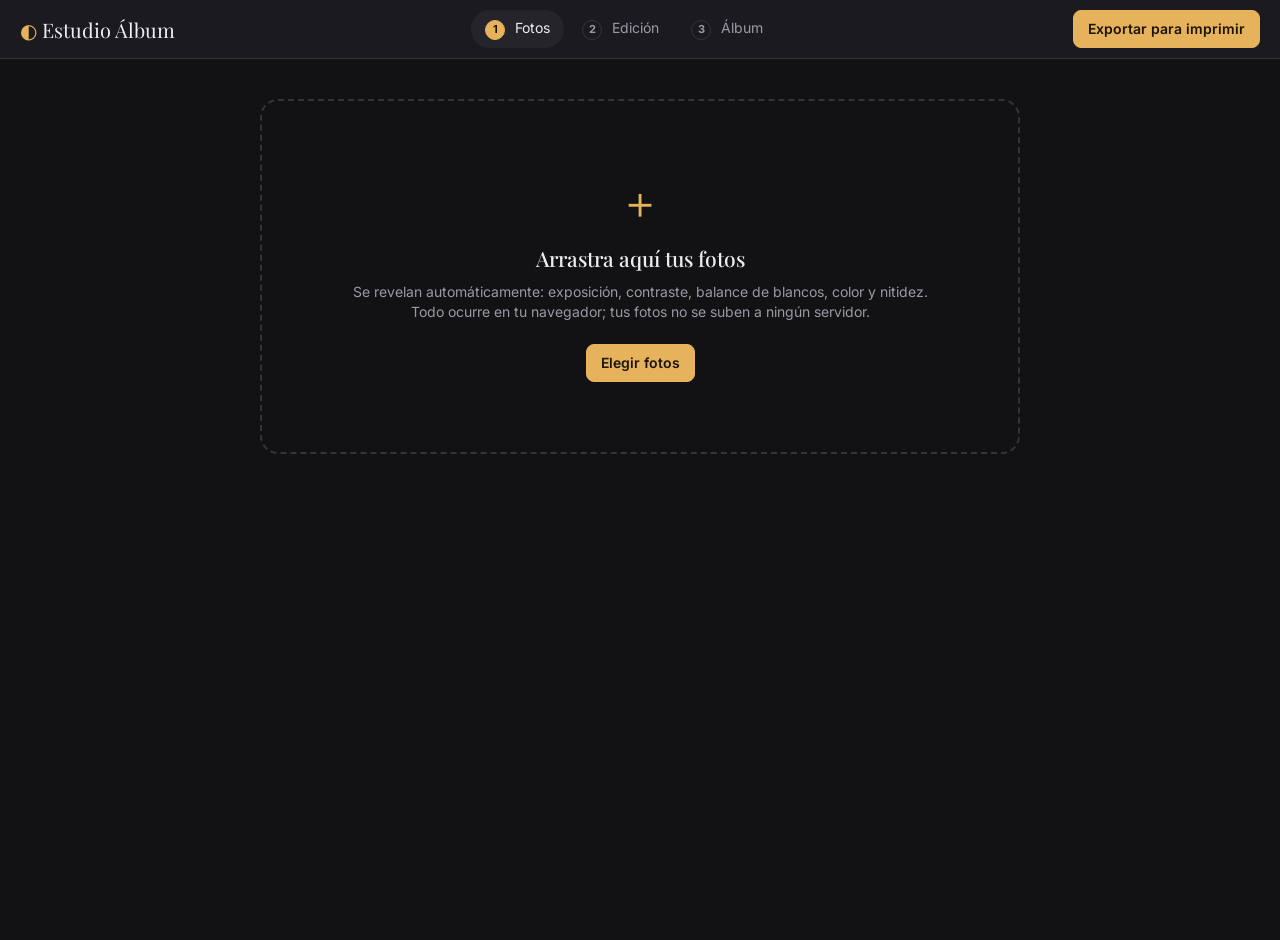
==== index.html @ 840081b9 "Añade Estudio Álbum: revelado automático de fotos y álbum para imprimir - Motor de revelado: balance" ====
<!doctype html>
<html lang="es">
<head>
  <meta charset="utf-8">
  <meta name="viewport" content="width=device-width, initial-scale=1">
  <title>Estudio Álbum</title>
  <meta name="description" content="Mejora tus fotos automáticamente como un diseñador profesional y crea un álbum listo para imprimir.">
  <link rel="preconnect" href="https://fonts.googleapis.com">
  <link rel="preconnect" href="https://fonts.gstatic.com" crossorigin>
  <link href="https://fonts.googleapis.com/css2?family=Inter:wght@400;500;600&family=Playfair+Display:ital,wght@0,400;0,500;0,600;1,400&display=swap" rel="stylesheet">
  <link rel="stylesheet" href="css/styles.css">
</head>
<body>
  <header class="topbar">
    <div class="brand"><span class="logo">◐</span> Estudio Álbum</div>
    <nav class="steps" id="steps">
      <button data-view="photos" class="active"><b>1</b> Fotos</button>
      <button data-view="edit"><b>2</b> Edición</button>
      <button data-view="album"><b>3</b> Álbum</button>
    </nav>
    <button id="exportBtn" class="btn primary">Exportar para imprimir</button>
  </header>

  <main>
    <!-- 1 · FOTOS -->
    <section id="view-photos" class="view active">
      <div id="dropzone" class="dropzone">
        <div class="dz-inner">
          <div class="dz-icon">＋</div>
          <h1>Arrastra aquí tus fotos</h1>
          <p>Se revelan automáticamente: exposición, contraste, balance de blancos, color y nitidez.<br>
            Todo ocurre en tu navegador; tus fotos no se suben a ningún servidor.</p>
          <label class="btn primary">Elegir fotos
            <input id="fileInput" type="file" accept="image/*" multiple hidden>
          </label>
        </div>
      </div>

      <div id="library" class="library hidden">
        <div class="toolbar">
          <span id="photoCount" class="muted"></span>
          <label class="field-inline">Estilo para todas
            <select id="globalStyle"></select>
          </label>
          <button id="applyStyleAll" class="btn">Aplicar</button>
          <label class="field-inline">Ordenar
            <select id="sortSelect">
              <option value="date">Por fecha</option>
              <option value="name">Por nombre</option>
              <option value="score">Mejores primero</option>
            </select>
          </label>
          <label class="switch"><input type="checkbox" id="showOriginal"> Ver originales</label>
          <span class="spacer"></span>
          <label class="btn">Añadir fotos
            <input id="fileInput2" type="file" accept="image/*" multiple hidden>
          </label>
          <button id="toAlbum" class="btn primary">Crear álbum →</button>
        </div>
        <div id="photoGrid" class="grid"></div>
      </div>
    </section>

    <!-- 2 · EDICIÓN -->
    <section id="view-edit" class="view">
      <div class="editor">
        <div class="stage">
          <div class="stage-bar">
            <button id="prevPhoto" class="btn icon" title="Anterior (←)">‹</button>
            <span id="editName" class="edit-name"></span>
            <button id="nextPhoto" class="btn icon" title="Siguiente (→)">›</button>
            <span class="spacer"></span>
            <label class="switch"><input type="checkbox" id="compareToggle" checked> Antes / después</label>
            <button id="focusToggle" class="btn" title="Haz clic en la foto para marcar lo más importante; el álbum encuadrará alrededor de ese punto">◎ Punto de interés</button>
          </div>
          <div class="canvas-wrap" id="canvasWrap">
            <div class="compare" id="compare">
              <canvas id="afterCanvas"></canvas>
              <canvas id="beforeCanvas"></canvas>
              <div class="divider" id="divider"><span>◂ ▸</span></div>
              <div class="tag tag-before">Original</div>
              <div class="tag tag-after">Mejorada</div>
              <div class="focus-marker" id="focusMarker"></div>
            </div>
            <div id="editEmpty" class="empty">Añade fotos en el paso 1 para editarlas.</div>
          </div>
          <div class="filmstrip" id="filmstrip"></div>
        </div>
        <aside class="panel">
          <h3>Estilo</h3>
          <div class="chips" id="styleChips"></div>
          <div id="sliders"></div>
          <div class="panel-actions">
            <button id="resetAdj" class="btn">Restablecer</button>
            <button id="copyAdj" class="btn">Aplicar a todas</button>
            <button id="downloadPhoto" class="btn primary wide">Descargar en alta resolución</button>
          </div>
        </aside>
      </div>
    </section>

    <!-- 3 · ÁLBUM -->
    <section id="view-album" class="view">
      <div class="album-layout">
        <aside class="panel">
          <h3>Portada</h3>
          <label class="field">Título <input id="setTitle" type="text"></label>
          <label class="field">Subtítulo / fecha <input id="setSubtitle" type="text" placeholder="Verano 2026"></label>
          <label class="field">Diseño de portada
            <select id="setCoverStyle">
              <option value="overlay">Foto a sangre con título</option>
              <option value="classic">Clásica (foto + título debajo)</option>
            </select>
          </label>
          <h3>Formato</h3>
          <label class="field">Tamaño <select id="setSize"></select></label>
          <label class="field">Fondo</label>
          <div class="swatches" id="themeSwatches"></div>
          <label class="field">Márgenes <span id="marginVal" class="muted"></span>
            <input id="setMargin" type="range" min="0" max="30" step="1">
          </label>
          <label class="field">Separación entre fotos <span id="gutterVal" class="muted"></span>
            <input id="setGutter" type="range" min="0" max="12" step="0.5">
          </label>
          <div class="panel-actions">
            <button id="autoLayout" class="btn primary wide">✦ Diseñar automáticamente</button>
            <button id="addPage" class="btn wide">+ Añadir página</button>
          </div>
          <p class="hint">Arrastra fotos desde la bandeja inferior a cualquier hueco, o entre huecos para intercambiarlas. Doble clic en una foto para editarla.</p>
        </aside>
        <div class="album-main">
          <div id="pages" class="pages"></div>
          <div class="tray-wrap">
            <div class="tray-title">Bandeja de fotos <span id="unusedInfo" class="muted"></span></div>
            <div class="tray" id="tray"></div>
          </div>
        </div>
      </div>
    </section>
  </main>

  <dialog id="exportDialog">
    <form method="dialog" class="dialog">
      <h2>Exportar para imprimir</h2>
      <label class="field">Formato
        <select id="expFormat">
          <option value="pdf">PDF para imprenta (recomendado)</option>
          <option value="jpg">Una imagen JPG por página</option>
        </select>
      </label>
      <label class="field">Resolución
        <select id="expDpi">
          <option value="300">300 ppp · calidad fotográfica</option>
          <option value="200">200 ppp · archivo más ligero</option>
        </select>
      </label>
      <label class="switch"><input type="checkbox" id="expBleed" checked> Incluir sangrado de 3 mm (lo piden la mayoría de imprentas)</label>
      <p id="expInfo" class="muted"></p>
      <div class="dialog-actions">
        <button value="cancel" class="btn">Cancelar</button>
        <button id="expGo" value="ok" class="btn primary">Exportar</button>
      </div>
    </form>
  </dialog>

  <div id="busy" class="busy hidden">
    <div class="busy-box">
      <div id="busyMsg">Procesando…</div>
      <div class="progress"><div id="busyBar"></div></div>
    </div>
  </div>
  <div id="toast" class="toast"></div>

  <script src="js/enhance.js"></script>
  <script src="js/album.js"></script>
  <script src="js/pdf.js"></script>
  <script src="js/app.js"></script>
</body>
</html>
---- css/styles.css ----
:root {
  --bg: #121214;
  --surface: #1b1b1f;
  --surface-2: #24242a;
  --border: #33333b;
  --text: #ececf0;
  --muted: #9a9aa6;
  --accent: #e6b25c;
  --accent-ink: #1b1406;
  --danger: #e2635a;
  --radius: 10px;
  --font: Inter, "Helvetica Neue", Arial, sans-serif;
  --serif: "Playfair Display", Georgia, serif;
}

* { box-sizing: border-box; }
html, body { height: 100%; }
body {
  margin: 0;
  background: var(--bg);
  color: var(--text);
  font: 14px/1.45 var(--font);
  display: flex;
  flex-direction: column;
}
.hidden { display: none !important; }
.muted { color: var(--muted); }
.spacer { flex: 1; }

/* Barra superior */
.topbar {
  display: flex; align-items: center; gap: 24px;
  padding: 10px 20px;
  border-bottom: 1px solid var(--border);
  background: var(--surface);
  position: sticky; top: 0; z-index: 20;
}
.brand { font-family: var(--serif); font-size: 20px; white-space: nowrap; }
.logo { color: var(--accent); }
.steps { display: flex; gap: 4px; flex: 1; justify-content: center; }
.steps button {
  background: none; border: 0; color: var(--muted); font: inherit;
  padding: 8px 14px; border-radius: 999px; cursor: pointer;
}
.steps button b {
  display: inline-grid; place-items: center; width: 20px; height: 20px; margin-right: 6px;
  border-radius: 50%; border: 1px solid var(--border); font-size: 11px;
}
.steps button.active { color: var(--text); background: var(--surface-2); }
.steps button.active b { background: var(--accent); color: var(--accent-ink); border-color: var(--accent); }

/* Botones y campos */
.btn {
  display: inline-flex; align-items: center; justify-content: center; gap: 6px;
  background: var(--surface-2); color: var(--text);
  border: 1px solid var(--border); border-radius: 8px;
  padding: 8px 14px; font: inherit; cursor: pointer; white-space: nowrap;
}
.btn:hover { border-color: #55555f; }
.btn.primary { background: var(--accent); color: var(--accent-ink); border-color: var(--accent); font-weight: 600; }
.btn.primary:hover { filter: brightness(1.06); }
.btn.icon { width: 34px; padding: 6px 0; font-size: 18px; }
.btn.wide { width: 100%; }
.btn.active { border-color: var(--accent); color: var(--accent); }
select, input[type=text] {
  background: var(--surface-2); color: var(--text);
  border: 1px solid var(--border); border-radius: 8px;
  padding: 7px 10px; font: inherit;
}
input[type=range] { width: 100%; accent-color: var(--accent); }
.field { display: flex; flex-direction: column; gap: 6px; margin-bottom: 12px; color: var(--muted); font-size: 13px; }
.field input, .field select { color: var(--text); }
.field-inline { display: inline-flex; align-items: center; gap: 8px; color: var(--muted); }
.switch { display: inline-flex; align-items: center; gap: 8px; cursor: pointer; color: var(--muted); }
.switch input { accent-color: var(--accent); }

main { flex: 1; min-height: 0; }
.view { display: none; height: 100%; }
.view.active { display: block; }

/* 1 · Fotos */
.dropzone {
  margin: 40px auto; max-width: 760px;
  border: 2px dashed var(--border); border-radius: 18px;
  padding: 70px 30px; text-align: center; transition: .2s;
}
.dropzone.drag, body.dragging .library .grid { border-color: var(--accent); background: rgba(230,178,92,.06); }
.dz-icon { font-size: 44px; color: var(--accent); }
.dropzone h1 { font-family: var(--serif); font-weight: 500; margin: 8px 0; }
.dropzone p { color: var(--muted); margin: 0 0 22px; }
.library { padding: 16px 20px 40px; }
.toolbar { display: flex; flex-wrap: wrap; align-items: center; gap: 12px; margin-bottom: 16px; }
.grid {
  display: grid; gap: 14px;
  grid-template-columns: repeat(auto-fill, minmax(210px, 1fr));
  border: 2px dashed transparent; border-radius: 14px;
}
.card {
  background: var(--surface); border: 1px solid var(--border); border-radius: var(--radius);
  overflow: hidden; position: relative; cursor: pointer;
}
.card img { width: 100%; aspect-ratio: 4/3; object-fit: cover; display: block; background: #000; }
.card .meta { display: flex; align-items: center; gap: 6px; padding: 8px 10px; font-size: 12px; }
.card .meta span { overflow: hidden; text-overflow: ellipsis; white-space: nowrap; flex: 1; color: var(--muted); }
.card .del {
  position: absolute; top: 8px; right: 8px; width: 28px; height: 28px; border-radius: 50%;
  border: 0; background: rgba(0,0,0,.6); color: #fff; cursor: pointer; opacity: 0; transition: .15s;
}
.card:hover .del { opacity: 1; }
.badge { font-size: 11px; padding: 2px 7px; border-radius: 999px; background: var(--surface-2); color: var(--muted); white-space: nowrap; }
.badge.warn { background: rgba(226,99,90,.18); color: #ff9a92; }
.badge.good { background: rgba(230,178,92,.18); color: var(--accent); }

/* 2 · Edición */
.editor { display: grid; grid-template-columns: 1fr 320px; height: calc(100vh - 57px); }
.stage { display: flex; flex-direction: column; min-width: 0; min-height: 0; }
.stage-bar { display: flex; align-items: center; gap: 10px; padding: 10px 16px; border-bottom: 1px solid var(--border); }
.edit-name { max-width: 40%; overflow: hidden; text-overflow: ellipsis; white-space: nowrap; }
.canvas-wrap { flex: 1; min-height: 0; display: grid; place-items: center; padding: 16px; position: relative; }
.compare { position: relative; line-height: 0; user-select: none; touch-action: none; }
.compare canvas { max-width: 100%; max-height: calc(100vh - 57px - 56px - 110px - 32px); display: block; box-shadow: 0 10px 40px rgba(0,0,0,.5); }
#beforeCanvas { position: absolute; inset: 0; width: 100%; height: 100%; }
.divider { position: absolute; top: 0; bottom: 0; width: 2px; background: #fff; transform: translateX(-1px); cursor: ew-resize; }
.divider span {
  position: absolute; top: 50%; left: 50%; transform: translate(-50%,-50%);
  background: #fff; color: #111; font-size: 11px; line-height: 1; padding: 7px 8px; border-radius: 999px; white-space: nowrap;
}
.tag { position: absolute; top: 10px; font-size: 11px; line-height: 1; padding: 5px 8px; border-radius: 6px; background: rgba(0,0,0,.55); color: #fff; }
.tag-before { left: 10px; }
.tag-after { right: 10px; }
.compare.no-compare #beforeCanvas, .compare.no-compare .divider, .compare.no-compare .tag { display: none; }
.compare.focus-mode { cursor: crosshair; }
.compare.focus-mode .divider { pointer-events: none; }
.focus-marker {
  position: absolute; width: 26px; height: 26px; margin: -13px 0 0 -13px; border-radius: 50%;
  border: 2px solid var(--accent); box-shadow: 0 0 0 2px rgba(0,0,0,.4); display: none; pointer-events: none;
}
.compare.focus-mode .focus-marker { display: block; }
.empty { color: var(--muted); }
.filmstrip { display: flex; gap: 8px; overflow-x: auto; padding: 10px 16px; border-top: 1px solid var(--border); height: 92px; }
.filmstrip img { height: 70px; aspect-ratio: 1; object-fit: cover; border-radius: 6px; cursor: pointer; opacity: .6; border: 2px solid transparent; }
.filmstrip img.active { opacity: 1; border-color: var(--accent); }

.panel { background: var(--surface); border-left: 1px solid var(--border); padding: 16px 18px; overflow-y: auto; }
.panel h3 { font-size: 11px; letter-spacing: .12em; text-transform: uppercase; color: var(--muted); margin: 18px 0 10px; font-weight: 600; }
.panel > h3:first-child { margin-top: 0; }
.chips { display: flex; flex-wrap: wrap; gap: 6px; }
.chip { background: var(--surface-2); border: 1px solid var(--border); color: var(--text); border-radius: 999px; padding: 5px 11px; font: inherit; font-size: 12px; cursor: pointer; }
.chip.active { background: var(--accent); color: var(--accent-ink); border-color: var(--accent); }
.slider { margin-bottom: 10px; }
.slider .row { display: flex; justify-content: space-between; font-size: 12px; color: var(--muted); }
.slider .row b { color: var(--text); font-weight: 500; font-variant-numeric: tabular-nums; }
.panel-actions { display: flex; flex-wrap: wrap; gap: 8px; margin-top: 18px; }
.panel-actions .btn:not(.wide) { flex: 1; }
.hint { color: var(--muted); font-size: 12px; margin-top: 16px; }

/* 3 · Álbum */
.album-layout { display: grid; grid-template-columns: 290px 1fr; height: calc(100vh - 57px); }
.album-layout > .panel { border-left: 0; border-right: 1px solid var(--border); }
.album-main { display: flex; flex-direction: column; min-width: 0; min-height: 0; }
.pages {
  flex: 1; overflow-y: auto; padding: 24px;
  display: flex; flex-wrap: wrap; gap: 28px; align-content: flex-start;
}
.page-card { display: flex; flex-direction: column; gap: 8px; }
.page-head { display: flex; align-items: center; gap: 6px; font-size: 12px; color: var(--muted); min-height: 26px; }
.page-head .title { flex: 1; }
.page-head button { background: none; border: 0; color: var(--muted); cursor: pointer; font-size: 14px; padding: 2px 5px; border-radius: 4px; }
.page-head button:hover { color: var(--text); background: var(--surface-2); }
.page-box { position: relative; box-shadow: 0 8px 30px rgba(0,0,0,.45); }
.page-box canvas { display: block; width: 100%; height: 100%; }
.slot { position: absolute; outline: 2px solid transparent; outline-offset: -2px; transition: outline-color .1s; }
.slot:hover { outline-color: rgba(230,178,92,.6); }
.slot.over { outline-color: var(--accent); background: rgba(230,178,92,.2); }
.slot .slot-actions { position: absolute; top: 4px; right: 4px; display: none; gap: 4px; }
.slot:hover .slot-actions { display: flex; }
.slot-actions button { width: 24px; height: 24px; border-radius: 50%; border: 0; background: rgba(0,0,0,.65); color: #fff; cursor: pointer; font-size: 12px; }
.slot .lowres { position: absolute; left: 4px; bottom: 4px; font-size: 10px; line-height: 1; padding: 4px 6px; border-radius: 4px; background: rgba(226,99,90,.9); color: #fff; }
.page-tools { display: flex; gap: 6px; }
.page-tools select { flex: 0 0 auto; max-width: 48%; font-size: 12px; padding: 5px 6px; }
.page-tools input { flex: 1; min-width: 0; font-size: 12px; padding: 5px 8px; }
.tray-wrap { border-top: 1px solid var(--border); background: var(--surface); padding: 8px 16px 12px; }
.tray-title { font-size: 12px; margin-bottom: 6px; }
.tray { display: flex; gap: 8px; overflow-x: auto; }
.tray-item { position: relative; flex: 0 0 auto; }
.tray-item img { height: 64px; width: 64px; object-fit: cover; border-radius: 6px; cursor: grab; display: block; }
.tray-item.used img { opacity: .45; }
.tray-item .count { position: absolute; right: 3px; bottom: 3px; font-size: 10px; background: rgba(0,0,0,.7); color: #fff; padding: 1px 5px; border-radius: 999px; }
.tray-item:not(.used)::after { content: ''; position: absolute; top: 4px; right: 4px; width: 8px; height: 8px; border-radius: 50%; background: var(--accent); }
.swatches { display: flex; gap: 8px; margin: -4px 0 14px; }
.swatch { width: 30px; height: 30px; border-radius: 50%; border: 2px solid var(--border); cursor: pointer; }
.swatch.active { border-color: var(--accent); box-shadow: 0 0 0 2px var(--surface), 0 0 0 4px var(--accent); }

/* Diálogo, progreso, avisos */
dialog { background: var(--surface); color: var(--text); border: 1px solid var(--border); border-radius: 14px; padding: 0; width: min(460px, 92vw); }
dialog::backdrop { background: rgba(0,0,0,.6); }
.dialog { padding: 22px 24px; display: flex; flex-direction: column; gap: 6px; }
.dialog h2 { font-family: var(--serif); font-weight: 500; margin: 0 0 12px; }
.dialog-actions { display: flex; justify-content: flex-end; gap: 8px; margin-top: 12px; }
.busy { position: fixed; inset: 0; background: rgba(0,0,0,.65); display: grid; place-items: center; z-index: 100; }
.busy-box { background: var(--surface); border: 1px solid var(--border); border-radius: 14px; padding: 22px 26px; width: min(420px, 90vw); }
.progress { height: 6px; background: var(--surface-2); border-radius: 999px; overflow: hidden; margin-top: 14px; }
.progress div { height: 100%; width: 0; background: var(--accent); transition: width .2s; }
.toast {
  position: fixed; left: 50%; bottom: 24px; transform: translate(-50%, 20px);
  background: #2c2c33; border: 1px solid var(--border); color: var(--text);
  padding: 10px 16px; border-radius: 10px; opacity: 0; pointer-events: none; transition: .25s; z-index: 200; max-width: 90vw;
}
.toast.show { opacity: 1; transform: translate(-50%, 0); }

@media (max-width: 900px) {
  .topbar { flex-wrap: wrap; gap: 10px; padding: 10px 16px; }
  .steps { order: 3; width: 100%; }
  .editor, .album-layout { grid-template-columns: 1fr; height: auto; }
  .panel { border: 0; border-top: 1px solid var(--border); }
  .album-layout > .panel { border-right: 0; }
  .compare canvas { max-height: 60vh; }
  .pages { padding: 16px; }
}
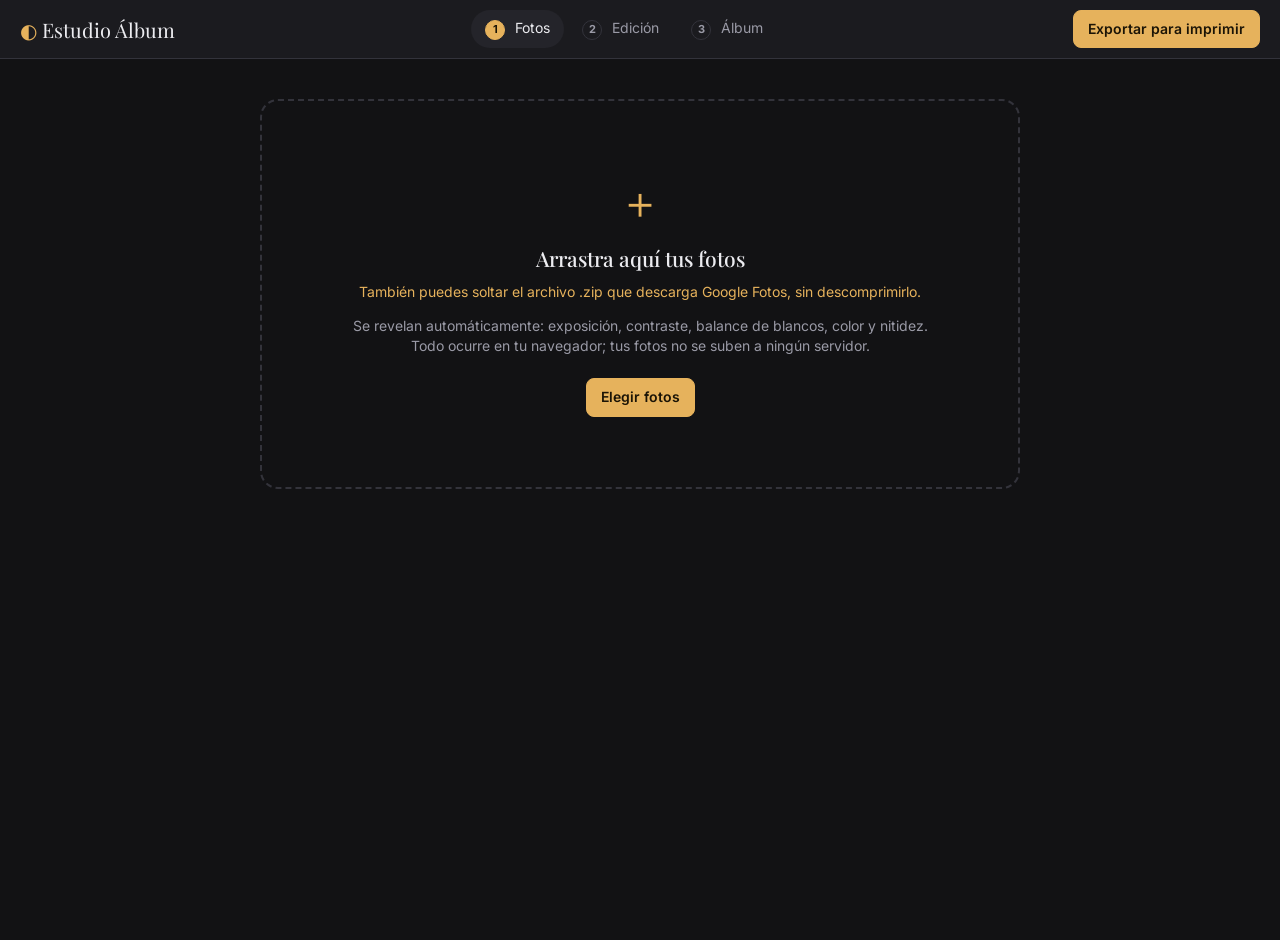
==== commit 1bf5e7d2: "Abre directamente los .zip descargados de Google Fotos Lector de .zip sin dependencias (deflate nati" ====
--- a/index.html
+++ b/index.html
@@ -28,10 +28,11 @@
         <div class="dz-inner">
           <div class="dz-icon">＋</div>
           <h1>Arrastra aquí tus fotos</h1>
+          <p class="dz-note">También puedes soltar el archivo .zip que descarga Google Fotos, sin descomprimirlo.</p>
           <p>Se revelan automáticamente: exposición, contraste, balance de blancos, color y nitidez.<br>
             Todo ocurre en tu navegador; tus fotos no se suben a ningún servidor.</p>
           <label class="btn primary">Elegir fotos
-            <input id="fileInput" type="file" accept="image/*" multiple hidden>
+            <input id="fileInput" type="file" accept="image/*,.zip,application/zip" multiple hidden>
           </label>
         </div>
       </div>
@@ -53,7 +54,7 @@
           <label class="switch"><input type="checkbox" id="showOriginal"> Ver originales</label>
           <span class="spacer"></span>
           <label class="btn">Añadir fotos
-            <input id="fileInput2" type="file" accept="image/*" multiple hidden>
+            <input id="fileInput2" type="file" accept="image/*,.zip,application/zip" multiple hidden>
           </label>
           <button id="toAlbum" class="btn primary">Crear álbum →</button>
         </div>
@@ -174,6 +175,7 @@
   <script src="js/enhance.js"></script>
   <script src="js/album.js"></script>
   <script src="js/pdf.js"></script>
+  <script src="js/zip.js"></script>
   <script src="js/app.js"></script>
 </body>
 </html>
--- a/css/styles.css
+++ b/css/styles.css
@@ -1,4 +1,5 @@
 :root {
+  color-scheme: dark;
   --bg: #121214;
   --surface: #1b1b1f;
   --surface-2: #24242a;
@@ -16,6 +17,7 @@
 * { box-sizing: border-box; }
 html, body { height: 100%; }
 body {
+  height: 100%;
   margin: 0;
   background: var(--bg);
   color: var(--text);
@@ -88,6 +90,7 @@
 .dz-icon { font-size: 44px; color: var(--accent); }
 .dropzone h1 { font-family: var(--serif); font-weight: 500; margin: 8px 0; }
 .dropzone p { color: var(--muted); margin: 0 0 22px; }
+.dropzone .dz-note { color: var(--accent); margin-bottom: 14px; }
 .library { padding: 16px 20px 40px; }
 .toolbar { display: flex; flex-wrap: wrap; align-items: center; gap: 12px; margin-bottom: 16px; }
 .grid {
